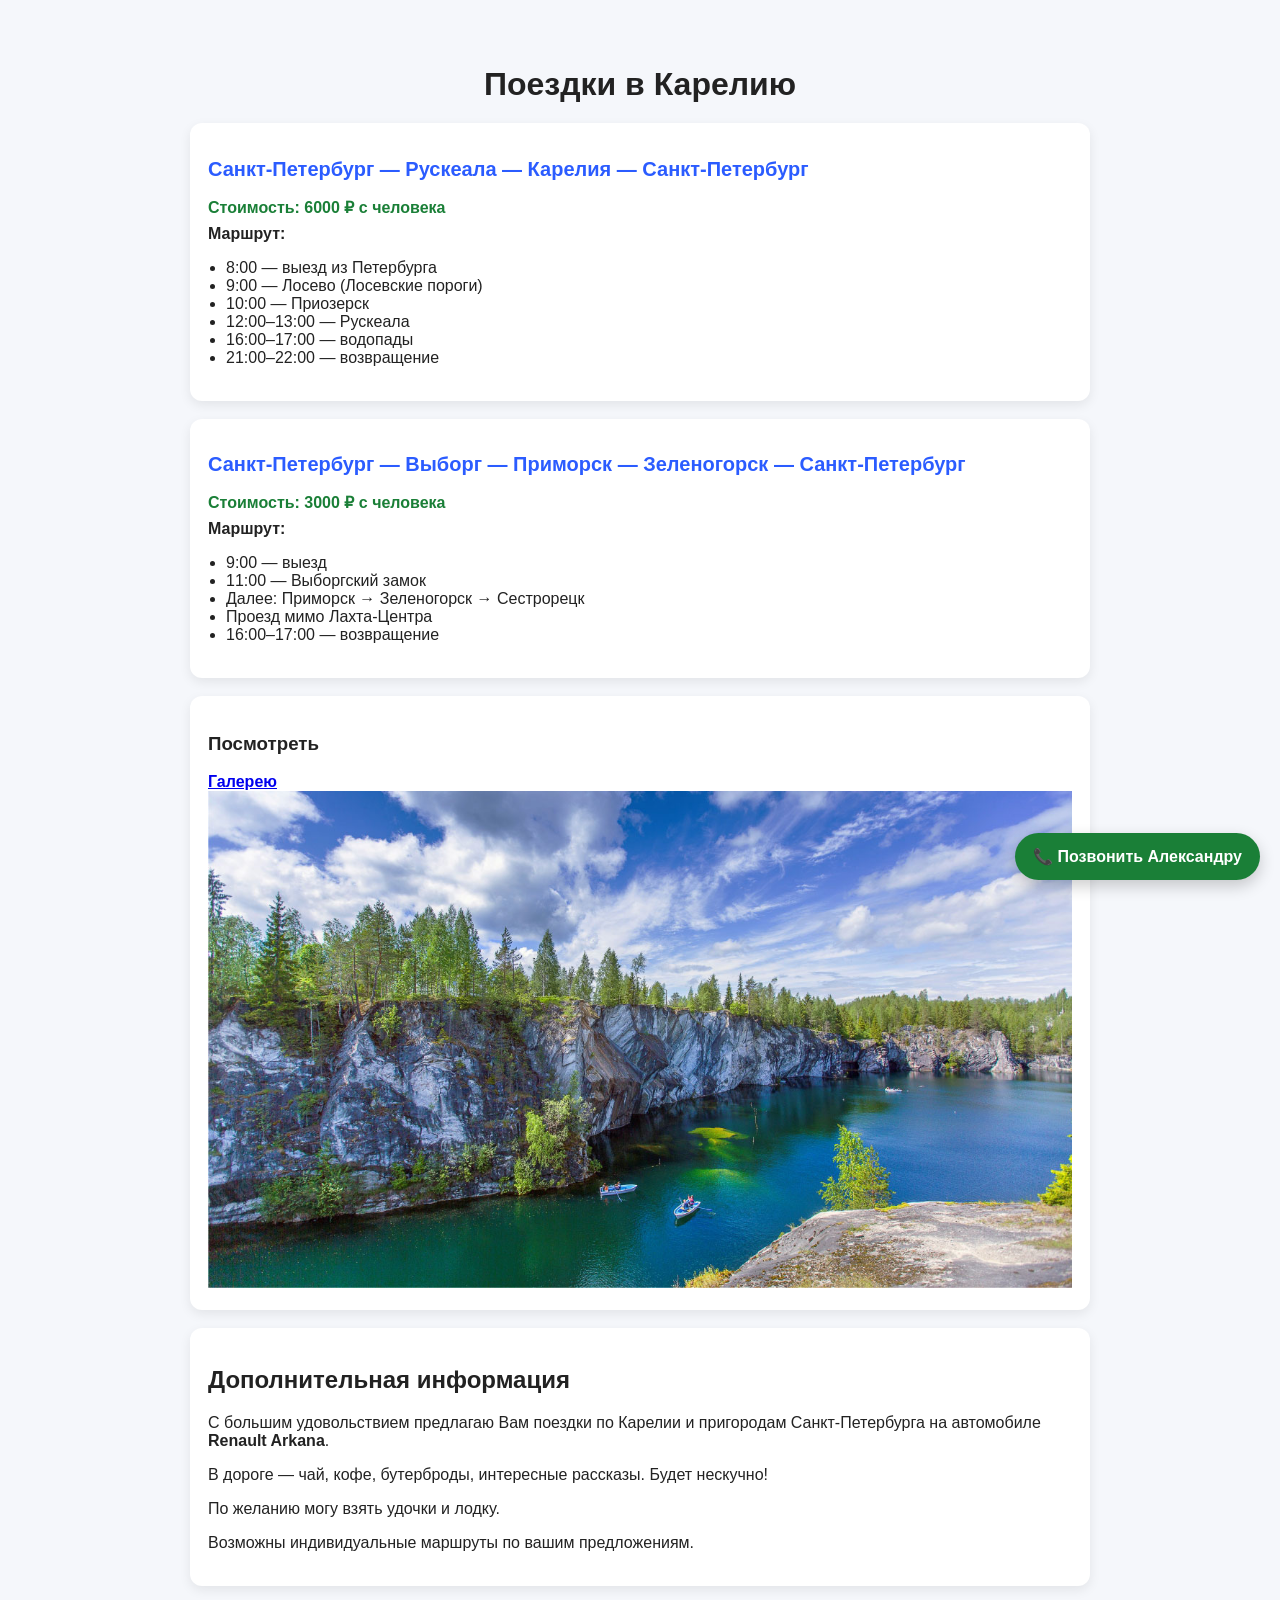
==== index.html @ 597847f4 "oK" ====
<!DOCTYPE html>
<html lang="ru">
<head>
  <meta charset="UTF-8">
  <meta name="viewport" content="width=device-width, initial-scale=1.0">
  <title>Поездки в Карелию</title>

  <style>
    body {
      font-family: Arial, sans-serif;
      background: #f5f7fb;
      margin: 0;
      color: #222;
    }

    .container {
      max-width: 900px;
      margin: 30px auto;
      padding: 15px;
    }

    h1 {
      text-align: center;
      margin-bottom: 20px;
    }

    .tour, .info {
      background: #fff;
      border-radius: 12px;
      padding: 18px;
      margin-bottom: 18px;
      box-shadow: 0 4px 12px rgba(0,0,0,0.08);
    }

    .tour h2 {
      color: #2b5cff;
      font-size: 20px;
    }

    .price {
      font-weight: bold;
      color: #1a7f37;
      margin: 8px 0;
    }

    ul {
      padding-left: 18px;
    }

    .highlight {
      font-weight: bold;
    }

    /* Кнопка звонка */
    .call-btn {
      position: fixed;
      bottom: 20px;
      right: 20px;
      background: #1a7f37;
      color: #fff;
      padding: 14px 18px;
      border-radius: 50px;
      text-decoration: none;
      font-weight: bold;
      box-shadow: 0 6px 16px rgba(0,0,0,0.2);
      transition: 0.2s;
    }

    .call-btn:hover {
      background: #14632a;
      transform: scale(1.05);
    }

    /* Адаптив */
    @media (max-width: 600px) {
      .container {
        padding: 10px;
      }

      .tour h2 {
        font-size: 18px;
      }

      .call-btn {
        width: calc(100% - 40px);
        text-align: center;
        right: 20px;
        left: 20px;
        border-radius: 12px;
      }
    }
    img{
        width:100%;
        max-width:930px;
    }
  </style>
  <link rel="shortcut icon" href="img/ico.png" type="image/x-icon">
</head>

<body>

  <div class="container">

    <h1>Поездки в Карелию</h1>

    <div class="tour">
      <h2>Санкт-Петербург — Рускеала — Карелия — Санкт-Петербург</h2>
      <div class="price">Стоимость: 6000 ₽ с человека</div>

      <div class="highlight">Маршрут:</div>
      <ul>
        <li>8:00 — выезд из Петербурга</li>
        <li>9:00 — Лосево (Лосевские пороги)</li>
        <li>10:00 — Приозерск</li>
        <li>12:00–13:00 — Рускеала</li>
        <li>16:00–17:00 — водопады</li>
        <li>21:00–22:00 — возвращение</li>
      </ul>
    </div>

    <div class="tour">
      <h2>Санкт-Петербург — Выборг — Приморск — Зеленогорск — Санкт-Петербург</h2>
      <div class="price">Стоимость: 3000 ₽ с человека</div>

      <div class="highlight">Маршрут:</div>
      <ul>
        <li>9:00 — выезд</li>
        <li>11:00 — Выборгский замок</li>
        <li>Далее: Приморск → Зеленогорск → Сестрорецк</li>
        <li>Проезд мимо Лахта-Центра</li>
        <li>16:00–17:00 — возвращение</li>
      </ul>
    </div>
    <!-- <div class="container"> -->
        <div class="tour">
            <h3>Посмотреть </h3>
            <strong><a href="/gallery">Галерею</a> </strong>

            <a href="/gallery">
                <picture>
            
                <img src="img/ruskeala-posmotret.jpg" alt="ruskeala">
            </picture>
            </a>
        </div>
        
    <!-- </div> -->
    <!-- <div class="info">
      <h2>Дополнительная информация</h2>
      <p>Поездки на автомобиле <b>Renault Arkana</b>.</p>
      <p>В дороге: чай, кофе, перекусы, рассказы.</p>
      <p>Можно взять удочки и лодку по желанию.</p>
      <p>Индивидуальные маршруты обсуждаются.</p>
      <p><b>Александр</b></p>
    </div> -->
<div class="info">
      <h2>Дополнительная информация</h2>
      <p>
        С большим удовольствием предлагаю Вам поездки по Карелии и пригородам Санкт-Петербурга
        на автомобиле <span class="highlight">Renault Arkana</span>.
      </p>
      <p>
        В дороге — чай, кофе, бутерброды, интересные рассказы. Будет нескучно!
      </p>
      <p>
        По желанию могу взять удочки и лодку.
      </p>
      <p>
        Возможны индивидуальные маршруты по вашим предложениям.
      </p>
    </div>
  </div>

  <!-- Кнопка звонка -->
  <a class="call-btn" href="tel:+79992476903">
    📞 Позвонить Александру
  </a>

</body>
</html>
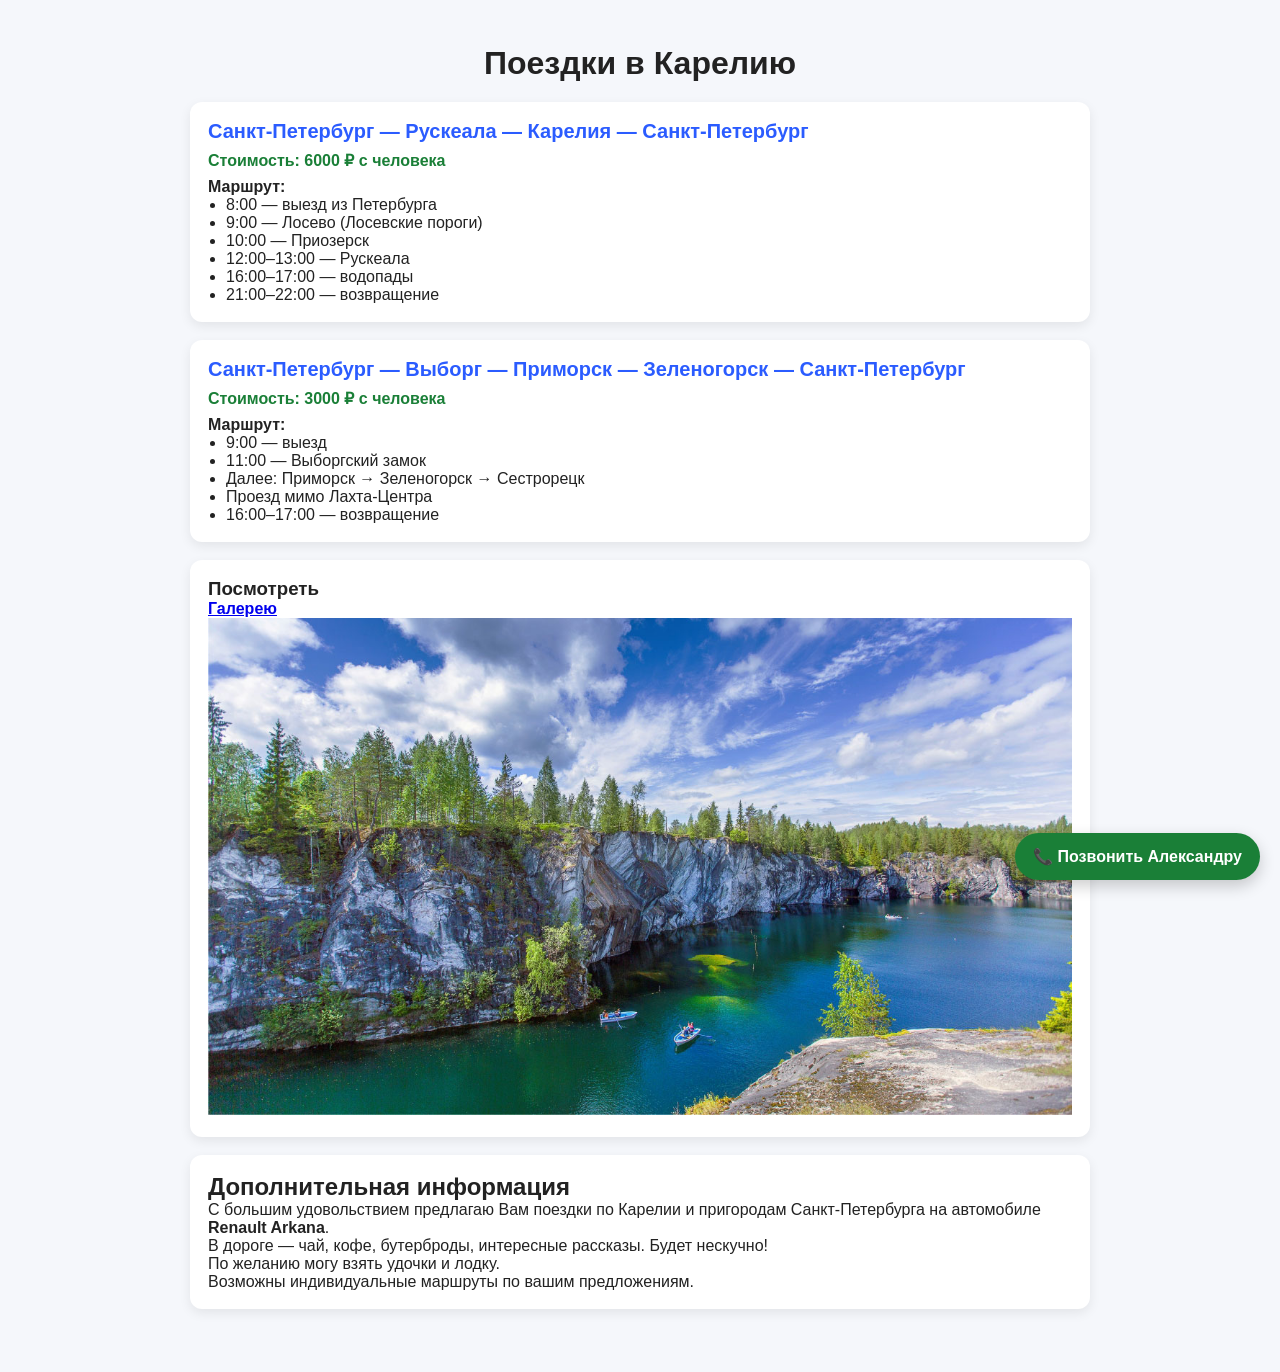
==== commit 89fc8eed: "microbus" ====
--- a/index.html
+++ b/index.html
@@ -4,7 +4,7 @@
   <meta charset="UTF-8">
   <meta name="viewport" content="width=device-width, initial-scale=1.0">
   <title>Поездки в Карелию</title>
-
+    <link rel="stylesheet" href="public/css/menu.css">
   <style>
     body {
       font-family: Arial, sans-serif;
@@ -98,7 +98,8 @@
 </head>
 
 <body>
-
+   <main>
+    
   <div class="container">
 
     <h1>Поездки в Карелию</h1>
@@ -175,6 +176,7 @@
   <a class="call-btn" href="tel:+79992476903">
     📞 Позвонить Александру
   </a>
-
+   </main>
+<!-- <script src="public/js/main.js"></script> -->
 </body>
 </html>
--- a/public/css/menu.css
+++ b/public/css/menu.css
@@ -0,0 +1,45 @@
+*{
+    padding:0;
+    margin:0;
+}
+ 
+.menuOpen{
+    width: 0;
+    height:100vh;
+    top:1px;
+    background-color: #14632a;
+    display:block;
+    position:fixed;
+    top:0;
+    right:0;
+    transition: all ease-out 1s;
+    display:flex;
+    justify-content: center;
+    align-items: center;
+    flex-direction: column;
+}
+.menu{
+    display: flex;
+     justify-content: center;
+    align-items: center;
+    flex-direction: column;
+    /* background-color: aqua; */
+    /* display:block; */
+    position: sticky;
+    /* position: sticky; */
+    top:0px;
+    /* right:30px; */
+    width:100px;
+    height:70px;
+    float:right;
+}
+.span{
+    display:block;
+    width:70px;
+    height:3px;
+    background:#14632a;
+    /* margin-right:30px; */
+    margin-top:7px;
+    margin-bottom:7px;
+    
+}
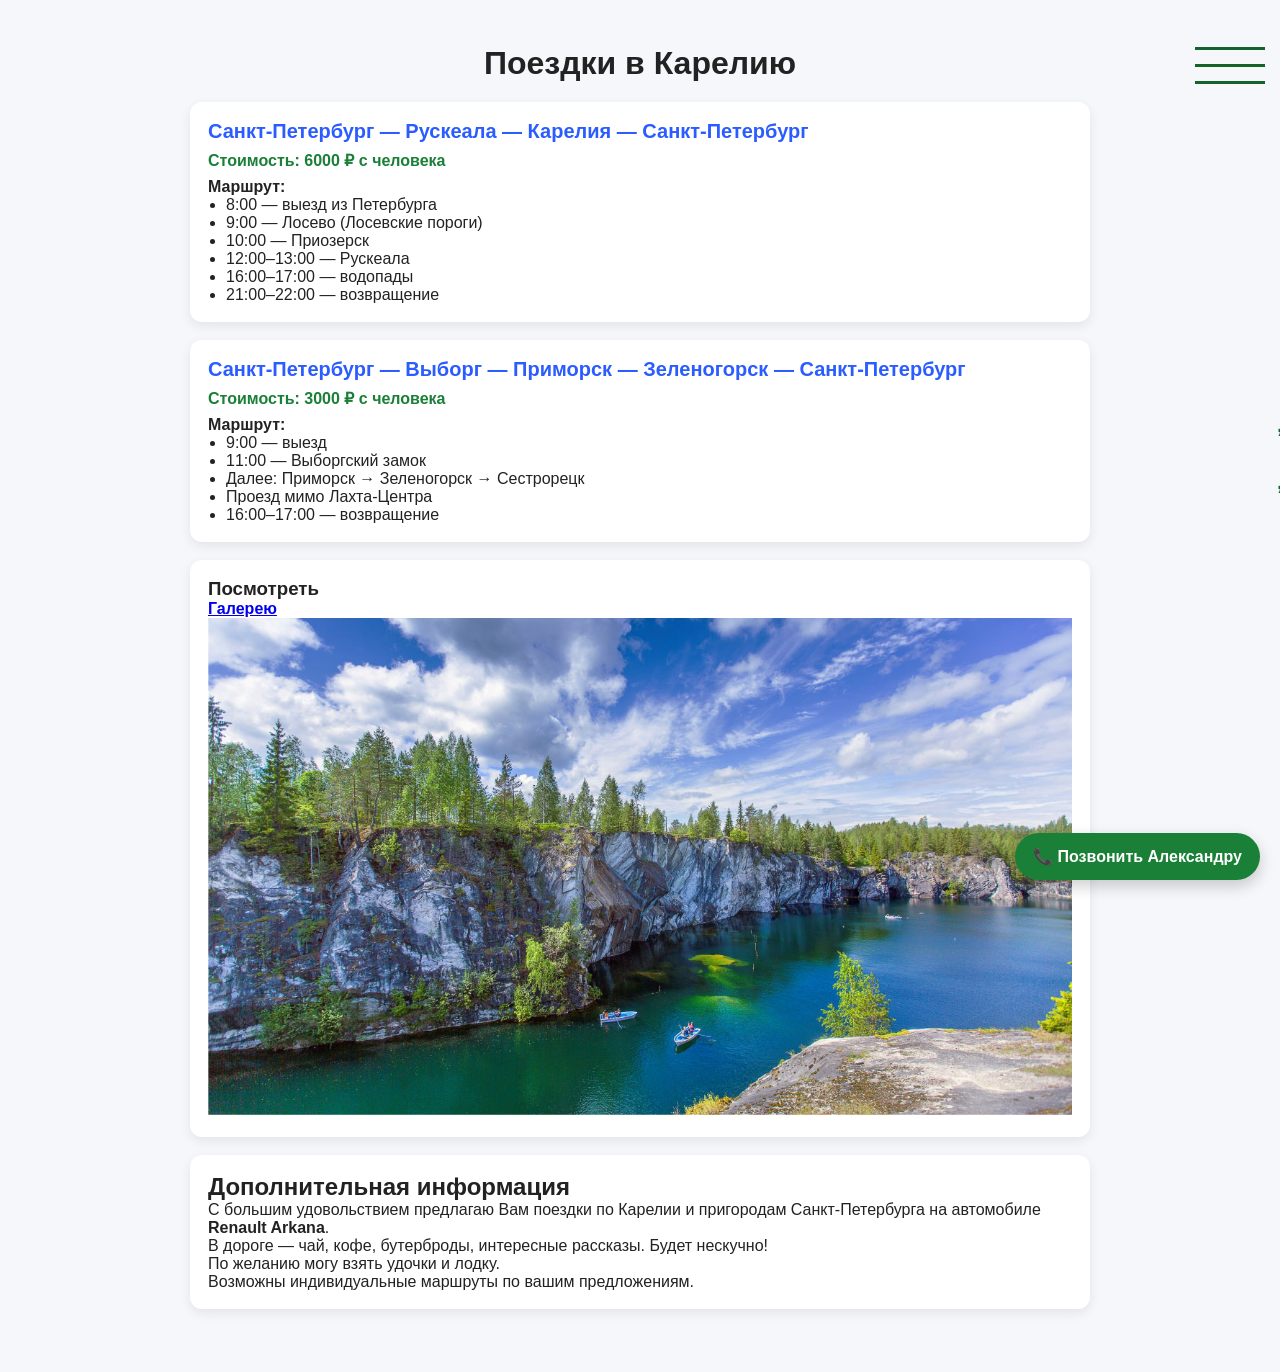
==== commit 5187e469: "Final Fantasy" ====
--- a/index.html
+++ b/index.html
@@ -177,6 +177,6 @@
     📞 Позвонить Александру
   </a>
    </main>
-<!-- <script src="public/js/main.js"></script> -->
+<script src="public/js/main.js"></script>
 </body>
 </html>
--- a/public/css/menu.css
+++ b/public/css/menu.css
@@ -5,7 +5,7 @@
  
 .menuOpen{
     width: 0;
-    height:100vh;
+    height:100%;
     top:1px;
     background-color: #14632a;
     display:block;
@@ -32,6 +32,7 @@
     width:100px;
     height:70px;
     float:right;
+    z-index: 999;
 }
 .span{
     display:block;
@@ -41,5 +42,22 @@
     /* margin-right:30px; */
     margin-top:7px;
     margin-bottom:7px;
-    
+    transition: all ease 1s;
+}
+
+body > main > div.menuOpen{
+    /* opacity:0; */
+    color:#14632a;
+    font-size:30px;
+}
+body > main > div.menuOpen > a{
+    opacity:1;
+    font-size:20px;
+    text-decoration: none;
+    margin-left:700px;
+    transition: all ease 1s;
+}
+
+body > main > div.menuOpen > a:hover{
+    color:coral;
 }
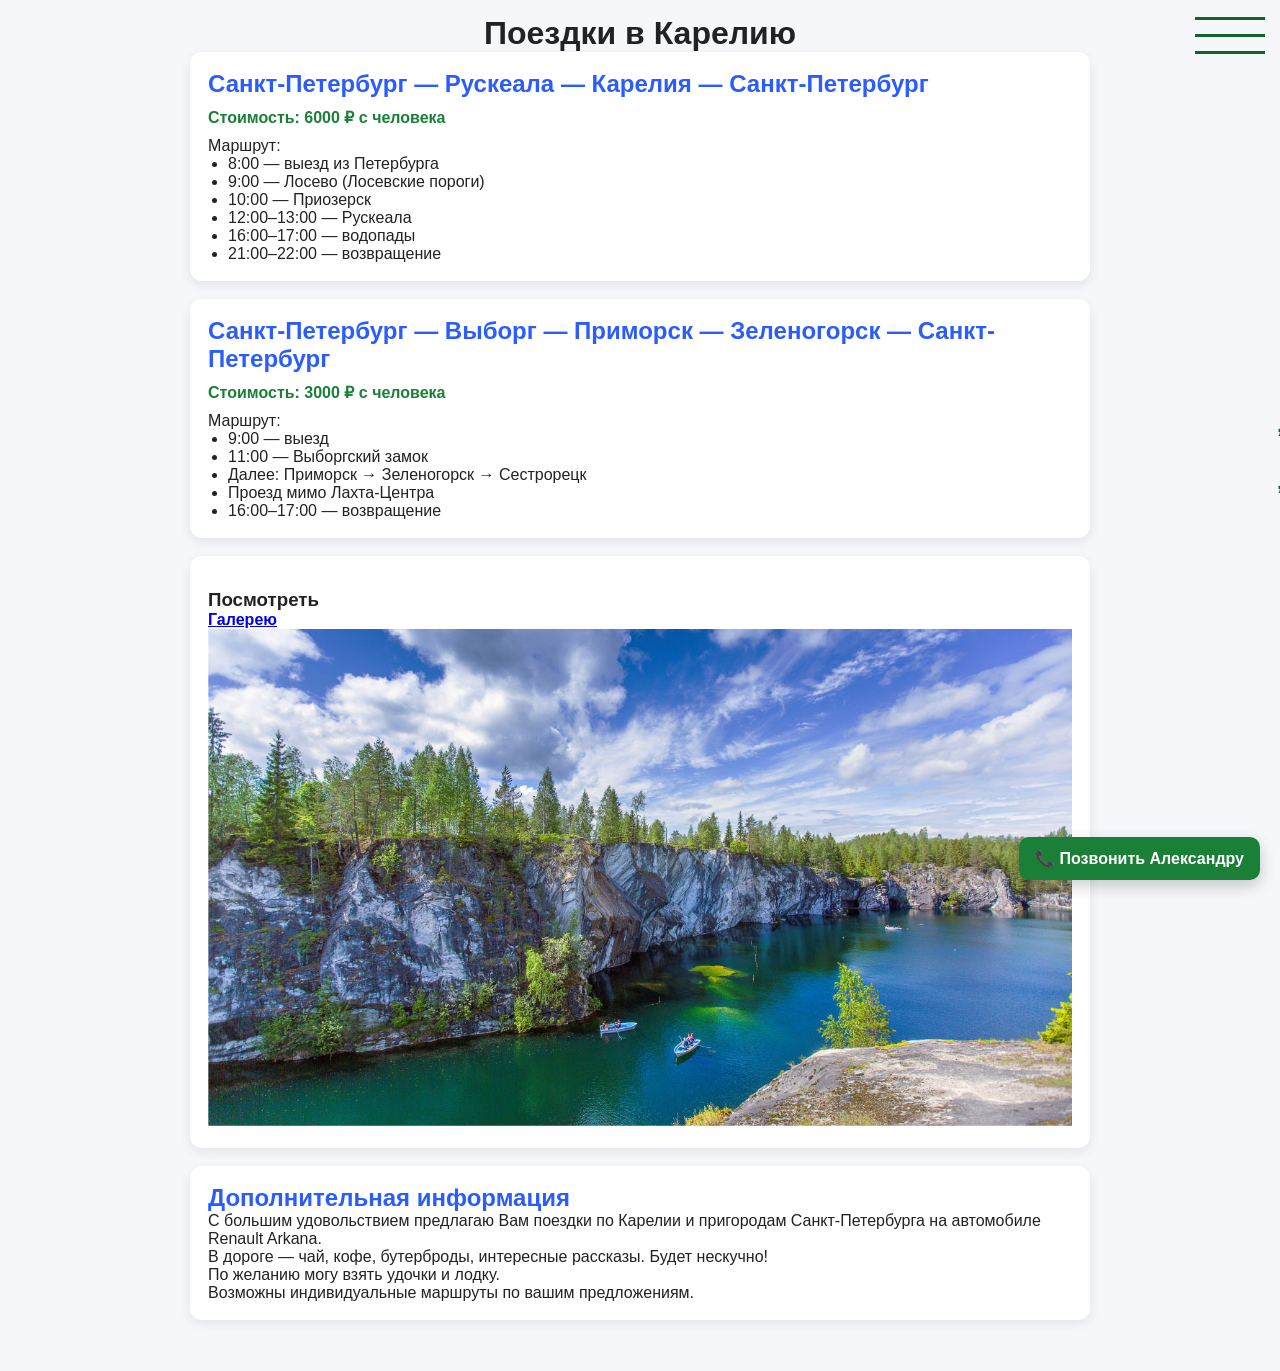
==== commit 5ae6c485: "app" ====
--- a/index.html
+++ b/index.html
@@ -4,91 +4,9 @@
   <meta charset="UTF-8">
   <meta name="viewport" content="width=device-width, initial-scale=1.0">
   <title>Поездки в Карелию</title>
+  <link rel="stylesheet" href="public/css/style.css">
     <link rel="stylesheet" href="public/css/menu.css">
   <style>
-    body {
-      font-family: Arial, sans-serif;
-      background: #f5f7fb;
-      margin: 0;
-      color: #222;
-    }
-
-    .container {
-      max-width: 900px;
-      margin: 30px auto;
-      padding: 15px;
-    }
-
-    h1 {
-      text-align: center;
-      margin-bottom: 20px;
-    }
-
-    .tour, .info {
-      background: #fff;
-      border-radius: 12px;
-      padding: 18px;
-      margin-bottom: 18px;
-      box-shadow: 0 4px 12px rgba(0,0,0,0.08);
-    }
-
-    .tour h2 {
-      color: #2b5cff;
-      font-size: 20px;
-    }
-
-    .price {
-      font-weight: bold;
-      color: #1a7f37;
-      margin: 8px 0;
-    }
-
-    ul {
-      padding-left: 18px;
-    }
-
-    .highlight {
-      font-weight: bold;
-    }
-
-    /* Кнопка звонка */
-    .call-btn {
-      position: fixed;
-      bottom: 20px;
-      right: 20px;
-      background: #1a7f37;
-      color: #fff;
-      padding: 14px 18px;
-      border-radius: 50px;
-      text-decoration: none;
-      font-weight: bold;
-      box-shadow: 0 6px 16px rgba(0,0,0,0.2);
-      transition: 0.2s;
-    }
-
-    .call-btn:hover {
-      background: #14632a;
-      transform: scale(1.05);
-    }
-
-    /* Адаптив */
-    @media (max-width: 600px) {
-      .container {
-        padding: 10px;
-      }
-
-      .tour h2 {
-        font-size: 18px;
-      }
-
-      .call-btn {
-        width: calc(100% - 40px);
-        text-align: center;
-        right: 20px;
-        left: 20px;
-        border-radius: 12px;
-      }
-    }
     img{
         width:100%;
         max-width:930px;
@@ -171,7 +89,7 @@
       </p>
     </div>
   </div>
-
+<span style="margin:47px"></span>
   <!-- Кнопка звонка -->
   <a class="call-btn" href="tel:+79992476903">
     📞 Позвонить Александру
--- a/public/css/style.css
+++ b/public/css/style.css
@@ -0,0 +1,123 @@
+/* ===== БАЗА ===== */
+body {
+  font-family: Arial, sans-serif;
+  margin: 0;
+  background: #f5f7fb;
+  color: #222;
+}
+
+.container {
+  max-width: 900px;
+  margin: 0 auto;
+  padding: 15px;
+}
+
+/* ===== ЗАГОЛОВКИ ===== */
+h1 {
+  text-align: center;
+}
+
+h2 {
+  margin-top: 0;
+  color: #2b5cff;
+}
+
+h3 {
+  margin-top: 15px;
+}
+
+/* ===== БЛОКИ ===== */
+.tour,
+.card,
+.gallery,
+.info {
+  background: #fff;
+  border-radius: 12px;
+  padding: 18px;
+  margin-bottom: 18px;
+  box-shadow: 0 4px 12px rgba(0,0,0,0.08);
+}
+
+/* ===== ЦЕНА ===== */
+.price {
+  font-weight: bold;
+  color: #1a7f37;
+  margin: 10px 0;
+}
+
+/* ===== СПИСКИ ===== */
+ul {
+  padding-left: 20px;
+}
+
+/* ===== КНОПКИ ===== */
+.btn,
+.call-btn {
+  display: inline-block;
+  padding: 12px 16px;
+  background: #1a7f37;
+  color: #fff;
+  text-decoration: none;
+  border-radius: 10px;
+  font-weight: bold;
+  margin-top: 10px;
+}
+
+.btn:hover,
+.call-btn:hover {
+  background: #14632a;
+}
+
+/* фикс кнопка */
+.call-btn {
+  position: fixed;
+  bottom: 20px;
+  right: 20px;
+  box-shadow: 0 6px 16px rgba(0,0,0,0.2);
+}
+
+/* ===== ГАЛЕРЕЯ ===== */
+.gallery-grid {
+  display: grid;
+  grid-template-columns: repeat(3, 1fr);
+  gap: 10px;
+}
+
+.gallery-grid img {
+  width: 100%;
+  height: 180px;
+  object-fit: cover;
+  border-radius: 10px;
+  cursor: pointer;
+}
+
+/* ===== ТЕКСТ ===== */
+.contact {
+  margin-top: 15px;
+  font-weight: bold;
+}
+
+.note {
+  margin-top: 10px;
+  color: #555;
+}
+
+/* ===== АДАПТИВ ===== */
+@media (max-width: 768px) {
+  .gallery-grid {
+    grid-template-columns: repeat(2, 1fr);
+  }
+}
+
+@media (max-width: 600px) {
+  .call-btn {
+    left: 20px;
+    right: 20px;
+    text-align: center;
+    border-radius: 12px;
+  }
+
+  .gallery-grid {
+    grid-template-columns: 1fr;
+  }
+}
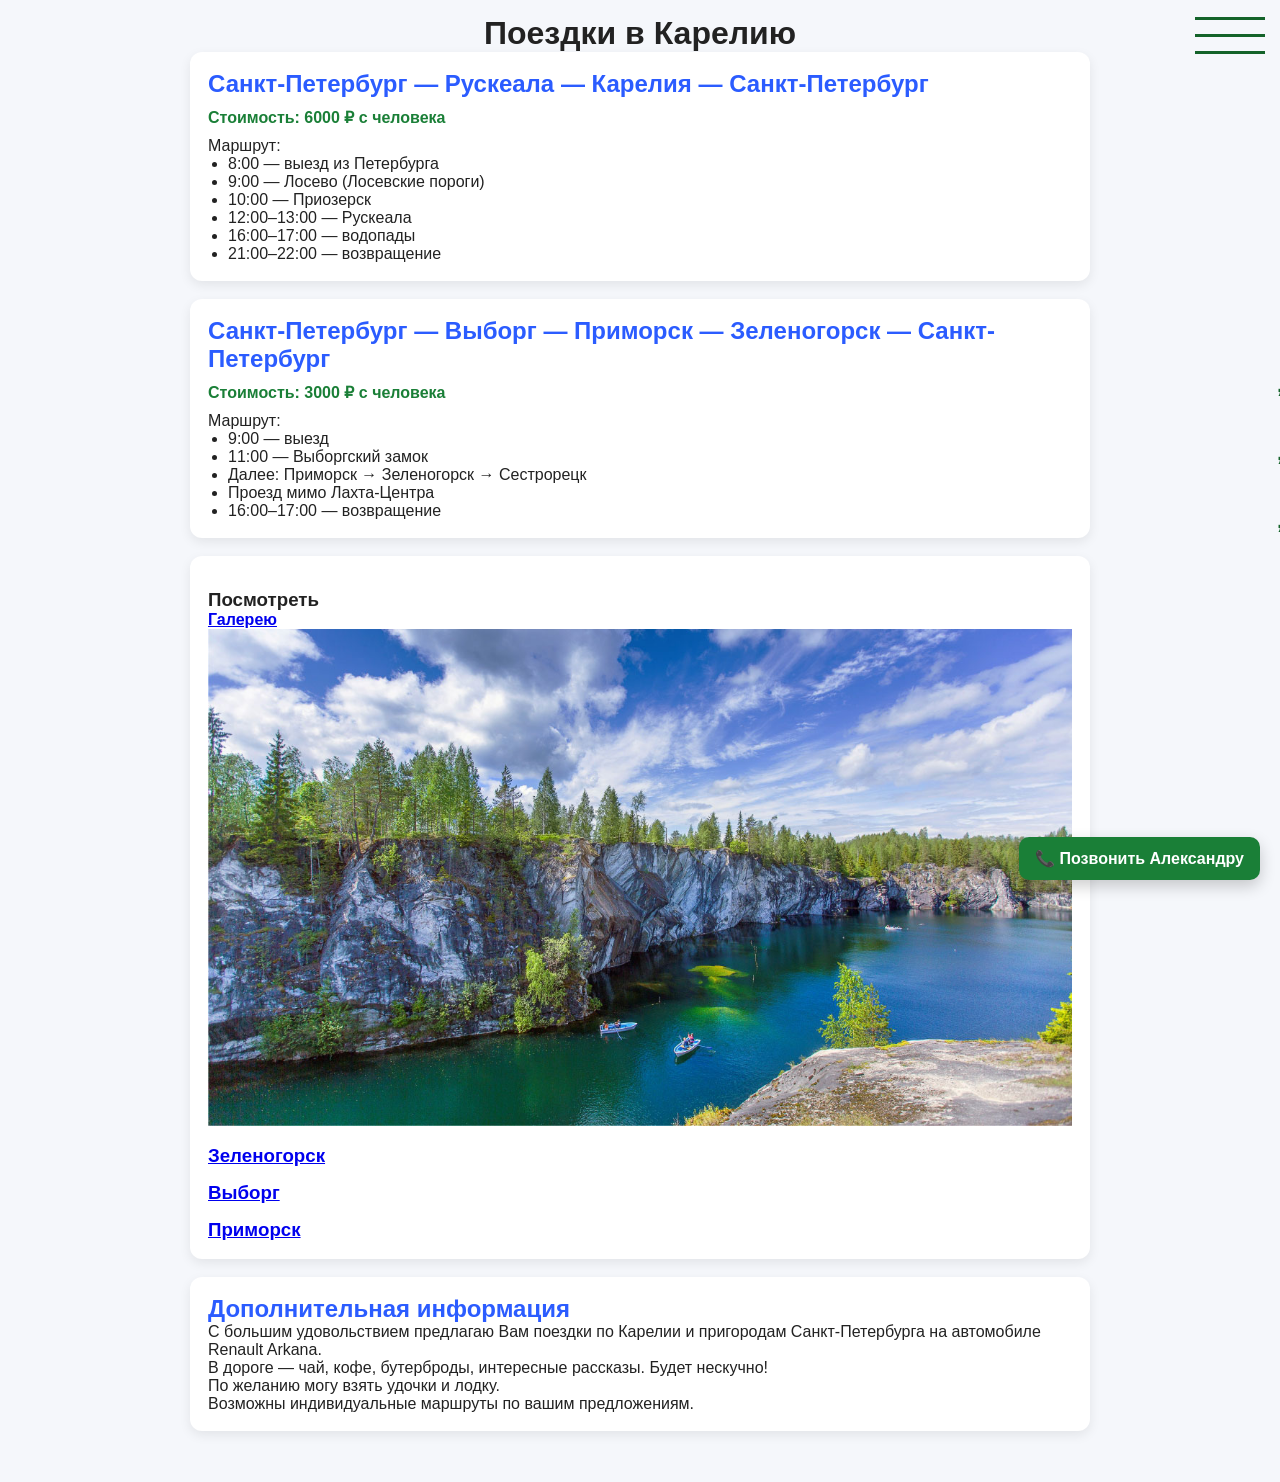
==== commit aa41f65d: "photo" ====
--- a/index.html
+++ b/index.html
@@ -61,6 +61,11 @@
                 <img src="img/ruskeala-posmotret.jpg" alt="ruskeala">
             </picture>
             </a>
+          <div>
+            <h3><a href="https://ruskeala.fonolog.ru/picture/Zhelenogorsk">Зеленогорск</a></h3>
+            <h3><a href="https://ruskeala.fonolog.ru/picture/Vyborg">Выборг</a></h3>
+            <h3><a href="https://ruskeala.fonolog.ru/picture/Primorsk">Приморск</a></h3>
+          </div>
         </div>
         
     <!-- </div> -->
--- a/public/css/menu.css
+++ b/public/css/menu.css
@@ -52,10 +52,12 @@
 }
 body > main > div.menuOpen > a{
     opacity:1;
-    font-size:20px;
+    font-size:30px;
     text-decoration: none;
     margin-left:700px;
     transition: all ease 1s;
+    color:bisque;
+    text-shadow:#14632a 2px 2px;
 }
 
 body > main > div.menuOpen > a:hover{
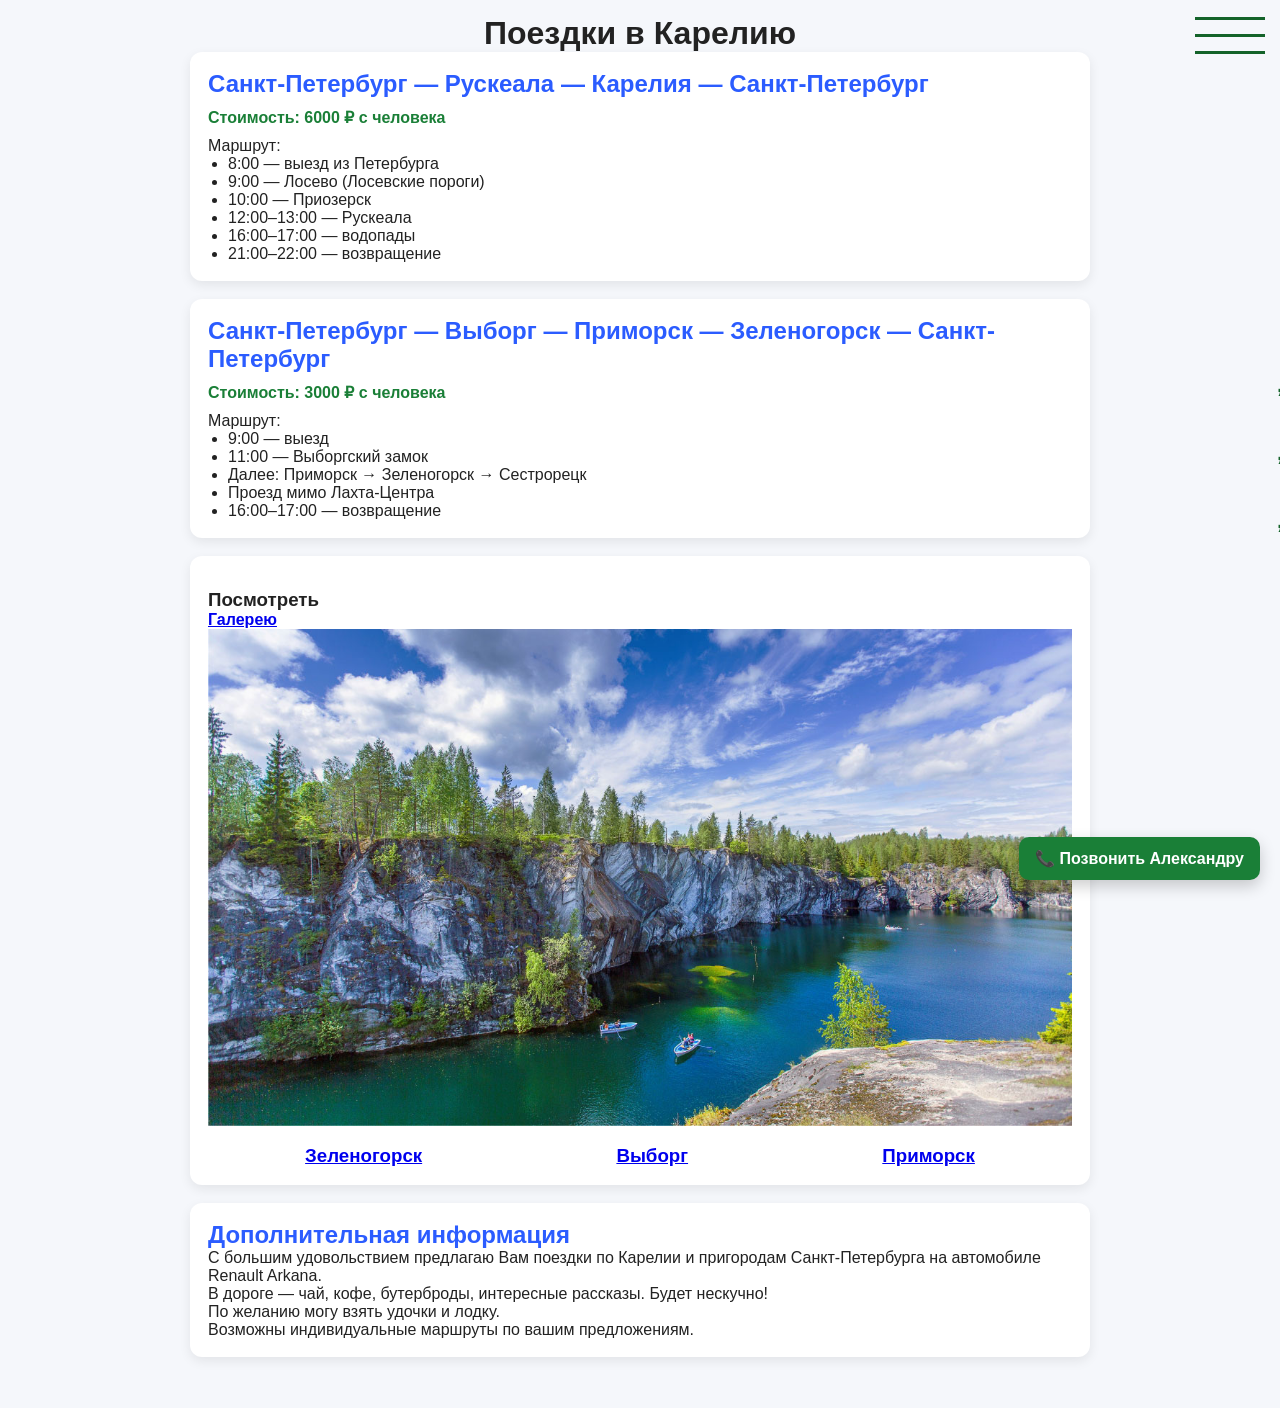
==== commit 7eb63f9d: "line" ====
--- a/index.html
+++ b/index.html
@@ -10,6 +10,11 @@
     img{
         width:100%;
         max-width:930px;
+    }
+    .linePicture{
+      display:flex;
+      justify-content: space-around;
+      align-items: center;
     }
   </style>
   <link rel="shortcut icon" href="img/ico.png" type="image/x-icon">
@@ -61,7 +66,7 @@
                 <img src="img/ruskeala-posmotret.jpg" alt="ruskeala">
             </picture>
             </a>
-          <div>
+          <div class="linePicture">
             <h3><a href="https://ruskeala.fonolog.ru/picture/Zhelenogorsk">Зеленогорск</a></h3>
             <h3><a href="https://ruskeala.fonolog.ru/picture/Vyborg">Выборг</a></h3>
             <h3><a href="https://ruskeala.fonolog.ru/picture/Primorsk">Приморск</a></h3>
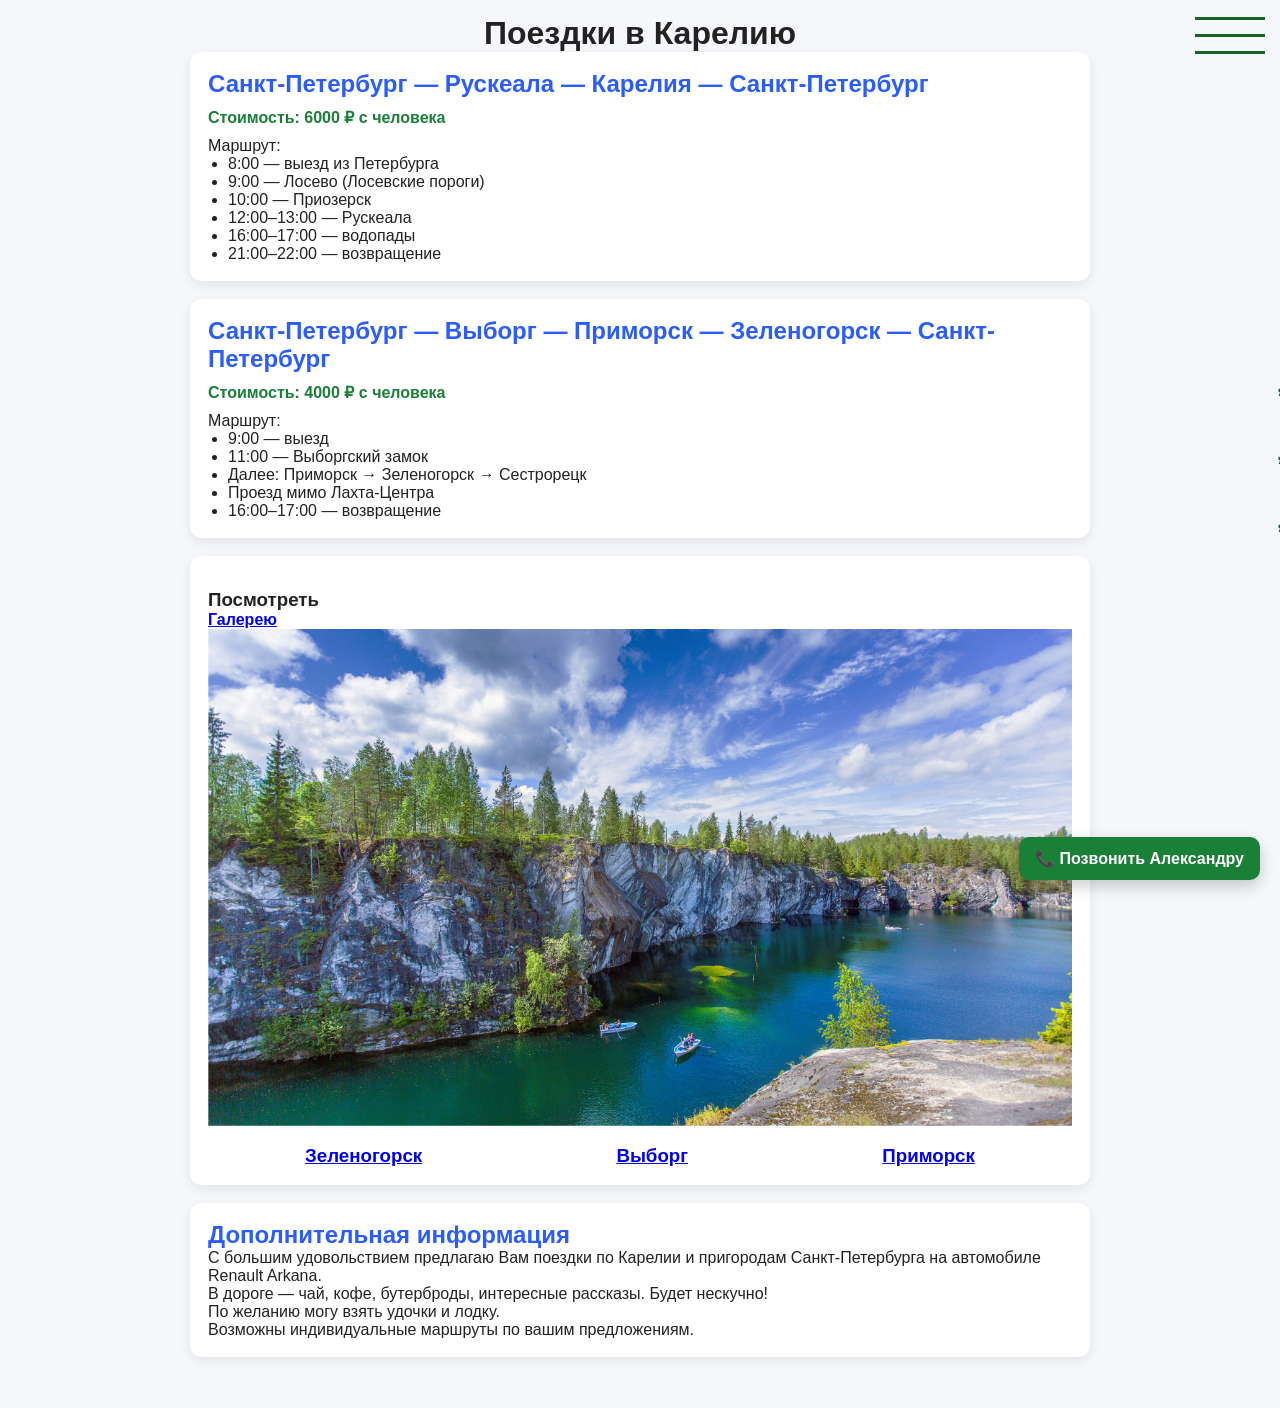
==== commit 8f04cb1b: "4000" ====
--- a/index.html
+++ b/index.html
@@ -44,7 +44,7 @@
 
     <div class="tour">
       <h2>Санкт-Петербург — Выборг — Приморск — Зеленогорск — Санкт-Петербург</h2>
-      <div class="price">Стоимость: 3000 ₽ с человека</div>
+      <div class="price">Стоимость: 4000 ₽ с человека</div>
 
       <div class="highlight">Маршрут:</div>
       <ul>
